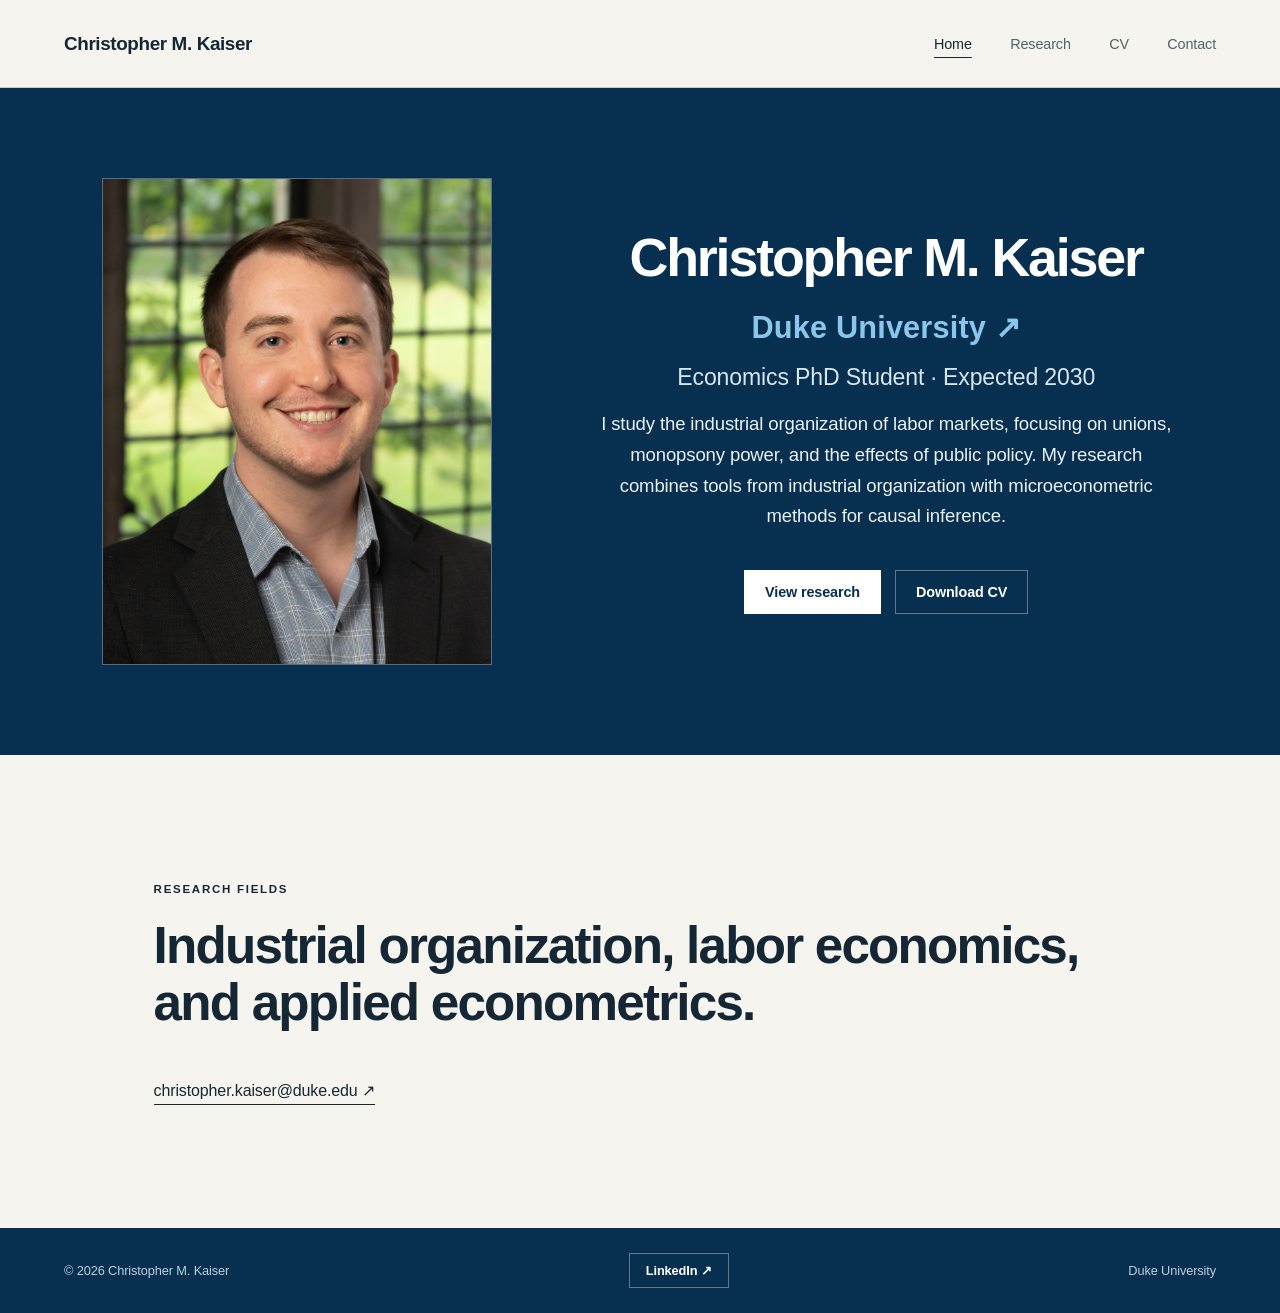
==== index.html @ 6fb40936 "Publish initial academic website" ====
<!doctype html>
<html lang="en">
<head>
  <meta charset="utf-8">
  <meta name="viewport" content="width=device-width, initial-scale=1">
  <meta name="description" content="Christopher M. Kaiser is an Economics PhD student at Duke University researching industrial organization, labor economics, and applied econometrics.">
  <title>Christopher M. Kaiser | Economics</title>
  <link rel="stylesheet" href="styles.css">
</head>
<body>
  <header class="site-header">
    <a class="nameplate" href="index.html">Christopher M. Kaiser</a>
    <nav aria-label="Main navigation">
      <a aria-current="page" href="index.html">Home</a>
      <a href="research.html">Research</a>
      <a href="cv.html">CV</a>
      <a href="contact.html">Contact</a>
    </nav>
  </header>

  <main>
    <section class="hero">
      <div class="portrait" role="img" aria-label="Headshot of Christopher M. Kaiser">
        <img src="assets/christopher-kaiser-headshot.jpg" alt="">
      </div>
      <div class="hero-copy">
        <h1>Christopher M. Kaiser</h1>
        <p class="affiliation"><a href="https://scholars.duke.edu/person/Christopher.Kaiser" target="_blank" rel="noopener">Duke University <span aria-hidden="true">↗</span></a></p>
        <p class="role">Economics PhD Student · Expected 2030</p>
        <p class="intro">I study the industrial organization of labor markets, focusing on unions, monopsony power, and the effects of public policy. My research combines tools from industrial organization with microeconometric methods for causal inference.</p>
        <div class="actions">
          <a class="button primary" href="research.html">View research</a>
          <a class="button secondary" href="files/Christopher_Kaiser_CV.pdf">Download CV</a>
        </div>
      </div>
    </section>

    <section class="focus" aria-labelledby="focus-title">
      <p class="section-label">Research fields</p>
      <h2 id="focus-title">Industrial organization, labor economics, and applied econometrics.</h2>
      <a class="text-link" href="mailto:christopher.kaiser@duke.edu">christopher.kaiser@duke.edu <span aria-hidden="true">↗</span></a>
    </section>
  </main>

  <footer><span>© 2026 Christopher M. Kaiser</span><a class="footer-button" href="https://www.linkedin.com/in/christopher-m-kaiser-43994b184/" target="_blank" rel="noopener">LinkedIn <span aria-hidden="true">↗</span></a><span>Duke University</span></footer>
</body>
</html>
---- styles.css ----
:root {
  --navy: #072f4f;
  --duke: #00539b;
  --ink: #152735;
  --paper: #f6f4ee;
  --white: #fff;
  --line: rgba(21, 39, 53, .2);
}

* { box-sizing: border-box; }
html { scroll-behavior: smooth; }
body { margin: 0; color: var(--ink); background: var(--paper); font-family: "Avenir Next", Avenir, "Helvetica Neue", Helvetica, Arial, sans-serif; font-weight: 400; letter-spacing: -.008em; }
a { color: inherit; }

.site-header {
  min-height: 88px; padding: 0 clamp(24px, 5vw, 80px); display: flex; align-items: center;
  justify-content: space-between; border-bottom: 1px solid var(--line); background: var(--paper);
}
.nameplate { font-size: 1.18rem; font-weight: 600; letter-spacing: -.02em; text-decoration: none; }
nav { display: flex; gap: clamp(18px, 3vw, 40px); }
nav a { text-decoration: none; font-size: .9rem; color: #52616b; }
nav a:hover, nav a[aria-current="page"] { color: var(--ink); }
nav a[aria-current="page"] { text-decoration: underline; text-underline-offset: 8px; }

.hero { min-height: 650px; padding: clamp(60px, 7vw, 100px) clamp(24px, 8vw, 130px); display: grid; grid-template-columns: minmax(260px, 390px) minmax(420px, 680px); justify-content: center; align-items: center; gap: clamp(55px, 8vw, 130px); background: var(--navy); }
.portrait { position: relative; overflow: hidden; width: 100%; aspect-ratio: 4 / 5; background: #102f46; border: 1px solid rgba(255,255,255,.3); }
.portrait img { width: 100%; height: 100%; object-fit: cover; object-position: center 34%; }
.hero-copy { color: var(--white); text-align: center; display: flex; flex-direction: column; align-items: center; justify-content: center; }
.eyebrow, .section-label { margin: 0 0 22px; text-transform: uppercase; letter-spacing: .15em; font-weight: 600; font-size: .72rem; }
.hero-copy .eyebrow, .page-heading .eyebrow { color: #73b7e5; }
h1, h2 { font-family: inherit; font-weight: 600; }
.hero h1 { margin: 0; font-size: clamp(2.6rem, 4.2vw, 4.1rem); line-height: 1.05; letter-spacing: -.04em; }
.affiliation { margin: 24px 0 0; color: #8bc6ed; font-size: clamp(1.7rem, 2.4vw, 2.2rem); font-weight: 600; letter-spacing: .005em; }
.affiliation a { color: inherit; text-decoration: none; }
.affiliation a:hover { text-decoration: underline; text-underline-offset: 5px; }
.role { margin: 18px 0 18px; color: #d7e6ef; font-size: clamp(1.35rem, 1.8vw, 1.65rem); }
.intro { max-width: 640px; margin: 0; color: #eaf1f5; font-size: clamp(1.12rem, 1.45vw, 1.28rem); line-height: 1.65; }
.actions { display: flex; gap: 14px; margin-top: 38px; flex-wrap: wrap; }
.button { display: inline-block; padding: 13px 20px; text-decoration: none; font-size: .9rem; font-weight: 600; border: 1px solid rgba(255,255,255,.35); }
.button.primary { background: var(--white); color: var(--navy); }
.button.secondary { color: var(--white); }
.button:hover { transform: translateY(-1px); }

.focus { padding: clamp(72px, 10vw, 140px) clamp(24px, 12vw, 190px); }
.focus h2 { max-width: 950px; margin: 0 0 50px; font-size: clamp(2rem, 4vw, 3.8rem); line-height: 1.12; letter-spacing: -.035em; }
.text-link { text-decoration: none; border-bottom: 1px solid var(--ink); padding-bottom: 5px; }

.page-shell { max-width: 1220px; margin: 0 auto; padding: clamp(70px, 10vw, 140px) clamp(24px, 6vw, 80px); }
.page-heading { max-width: 850px; margin-bottom: 110px; }
.page-heading h1 { margin: 0 0 30px; font-size: clamp(3rem, 6vw, 5.5rem); line-height: 1; letter-spacing: -.05em; }
.research-page .page-heading { margin-bottom: 75px; }
.research-page .page-heading h1 { max-width: 720px; font-size: clamp(2.25rem, 4vw, 3.5rem); line-height: 1.08; letter-spacing: -.035em; }
.page-heading > p:last-child, .page-heading > p:nth-last-child(2) { max-width: 700px; font-size: 1.15rem; line-height: 1.7; color: #52616b; }
.page-heading .eyebrow { color: var(--duke); }
.research-group { border-top: 1px solid var(--line); padding: 32px 0 80px; }
.paper { max-width: 930px; }
.paper h2 { margin: 0 0 10px; font-size: clamp(1.7rem, 2.8vw, 2.35rem); line-height: 1.18; }
.paper p { max-width: 720px; color: #52616b; line-height: 1.65; }
.paper .venue { color: var(--duke); font-size: 1.08rem; font-weight: 600; }
.paper .venue.journal { margin-bottom: 8px; font-family: Georgia, "Times New Roman", serif; font-size: clamp(1.25rem, 2vw, 1.55rem); font-style: italic; font-weight: 400; }
.paper .venue.status { margin-bottom: 8px; font-size: clamp(1.25rem, 2vw, 1.55rem); font-weight: 600; }
.paper .coauthors { margin-top: 0; color: var(--ink); font-size: 1.08rem; font-weight: 500; }
.paper .coauthors a { color: var(--duke); font-weight: 600; text-decoration: none; }
.paper .coauthors a:hover { text-decoration: underline; text-underline-offset: 4px; }
.paper .abstract { margin-top: 22px; }
.paper .abstract span { color: var(--ink); font-weight: 600; }
.paper-link { display: inline-block; margin-top: 8px; padding-bottom: 3px; color: var(--ink); font-weight: 600; text-decoration: none; border-bottom: 1px solid var(--ink); }
.compact-page { min-height: calc(100vh - 173px); }
.compact-page .page-heading { margin-bottom: 80px; }
.compact-page .button.primary { margin-top: 22px; background: var(--navy); color: white; }
.cv-summary { display: grid; grid-template-columns: 1fr 1fr; gap: 50px; border-top: 1px solid var(--line); padding-top: 34px; }
.cv-summary h2 { font-size: 1.8rem; margin-bottom: 6px; }
.contact-heading { max-width: 950px; }
.contact-email { display: inline-block; font-size: clamp(1.15rem, 2.4vw, 2rem); text-decoration: none; border-bottom: 1px solid var(--ink); margin: 12px 0 40px; padding-bottom: 7px; }
footer { min-height: 85px; padding: 0 clamp(24px, 5vw, 80px); background: var(--navy); color: #bad0df; display: flex; align-items: center; justify-content: space-between; font-size: .8rem; }
.footer-button { padding: 9px 16px; border: 1px solid rgba(255,255,255,.35); color: var(--white); font-weight: 600; text-decoration: none; }
.footer-button:hover { background: rgba(255,255,255,.1); }

@media (max-width: 760px) {
  .site-header { align-items: flex-start; gap: 22px; padding-top: 24px; padding-bottom: 24px; flex-direction: column; }
  nav { width: 100%; justify-content: space-between; gap: 10px; }
  .hero { grid-template-columns: 1fr; padding: 48px 24px 68px; gap: 46px; }
  .portrait { width: min(100%, 340px); justify-self: center; }
  .page-heading { margin-bottom: 70px; }
  .cv-summary { grid-template-columns: 1fr; }
  footer { gap: 15px; padding-top: 20px; padding-bottom: 20px; flex-direction: column; justify-content: center; align-items: flex-start; }
}

@media (prefers-reduced-motion: no-preference) {
  .hero-copy > * { animation: rise .65s ease both; }
  .hero-copy > *:nth-child(2) { animation-delay: .06s; }
  .hero-copy > *:nth-child(3) { animation-delay: .12s; }
  .hero-copy > *:nth-child(4) { animation-delay: .18s; }
  .hero-copy > *:nth-child(5) { animation-delay: .24s; }
  @keyframes rise { from { opacity: 0; transform: translateY(12px); } }
}
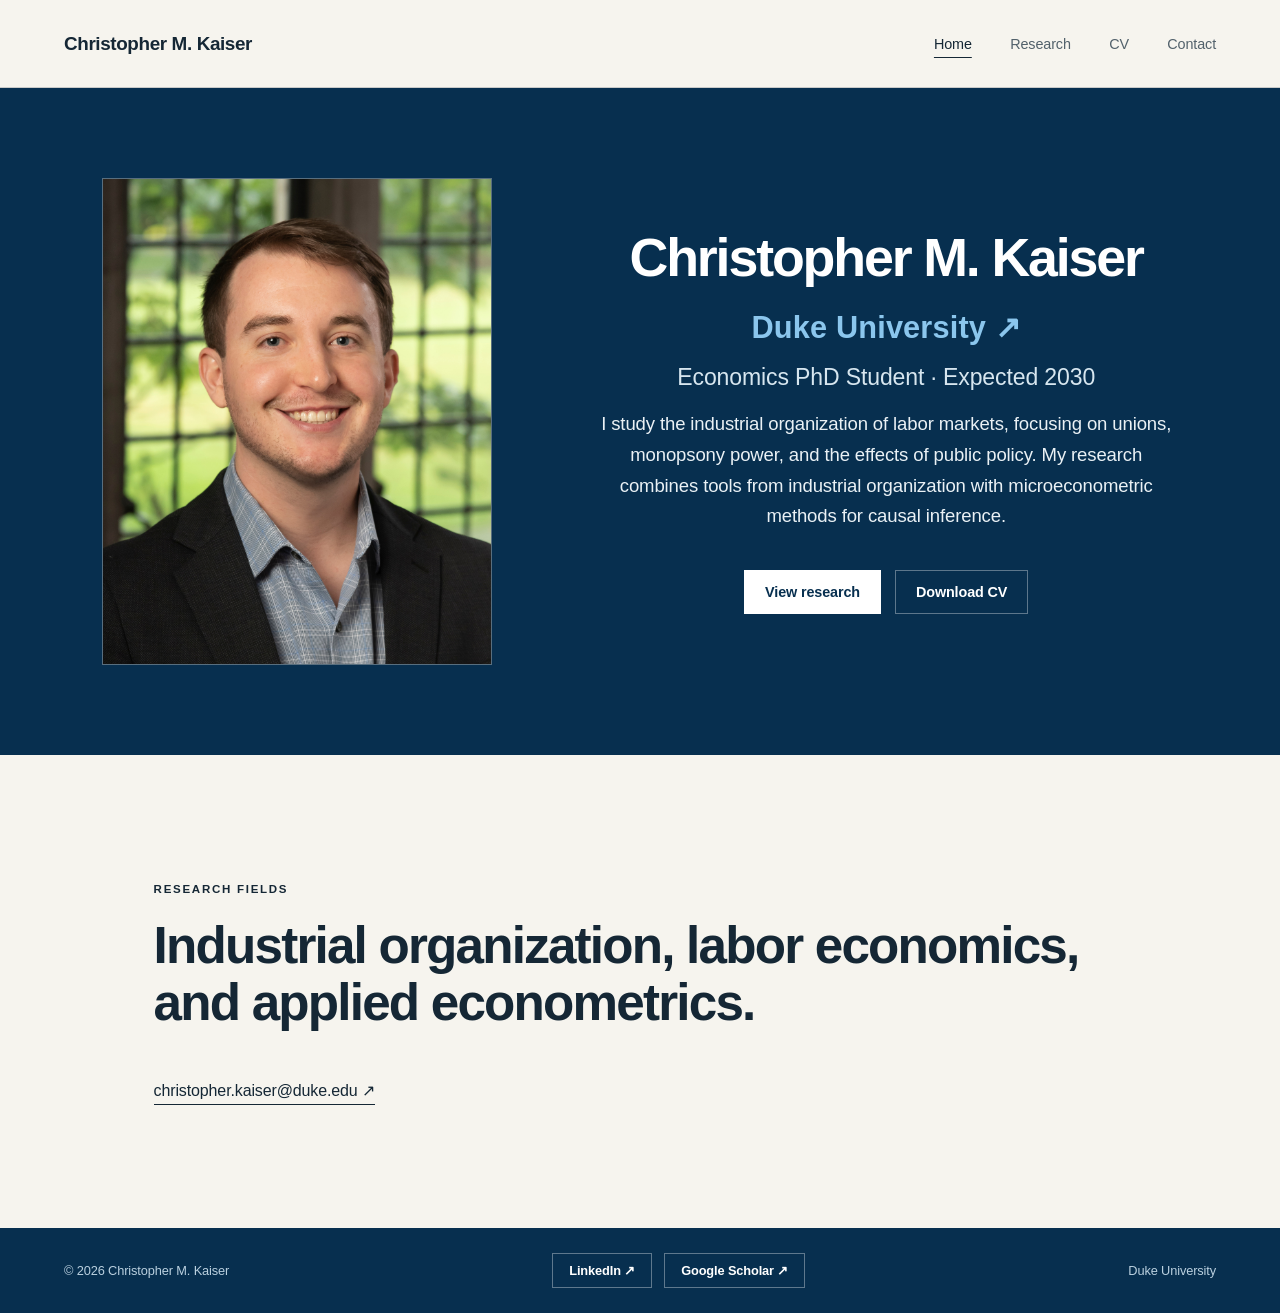
==== commit 14dced6b: "Add Google Scholar beside LinkedIn in homepage footer" ====
--- a/index.html
+++ b/index.html
@@ -2,17 +2,18 @@
 <html lang="en">
 <head>
   <meta charset="utf-8">
+  <meta name="google-site-verification" content="U_AlmBh4RzDwrfSKZzb6vrCAdriHtHile8WYuBXWYK0" />
   <meta name="viewport" content="width=device-width, initial-scale=1">
   <meta name="description" content="Christopher M. Kaiser is an Economics PhD student at Duke University researching industrial organization, labor economics, and applied econometrics.">
   <title>Christopher M. Kaiser | Economics</title>
-  <link rel="stylesheet" href="styles.css">
+  <link rel="stylesheet" href="styles.css?v=20261015-1">
 </head>
 <body>
   <header class="site-header">
     <a class="nameplate" href="index.html">Christopher M. Kaiser</a>
     <nav aria-label="Main navigation">
       <a aria-current="page" href="index.html">Home</a>
-      <a href="research.html">Research</a>
+      <a href="research.html?v=20261015-1">Research</a>
       <a href="cv.html">CV</a>
       <a href="contact.html">Contact</a>
     </nav>
@@ -29,7 +30,7 @@
         <p class="role">Economics PhD Student · Expected 2030</p>
         <p class="intro">I study the industrial organization of labor markets, focusing on unions, monopsony power, and the effects of public policy. My research combines tools from industrial organization with microeconometric methods for causal inference.</p>
         <div class="actions">
-          <a class="button primary" href="research.html">View research</a>
+          <a class="button primary" href="research.html?v=20261015-1">View research</a>
           <a class="button secondary" href="files/Christopher_Kaiser_CV.pdf">Download CV</a>
         </div>
       </div>
@@ -42,6 +43,13 @@
     </section>
   </main>
 
-  <footer><span>© 2026 Christopher M. Kaiser</span><a class="footer-button" href="https://www.linkedin.com/in/christopher-m-kaiser-43994b184/" target="_blank" rel="noopener">LinkedIn <span aria-hidden="true">↗</span></a><span>Duke University</span></footer>
+  <footer>
+    <span>© 2026 Christopher M. Kaiser</span>
+    <div class="footer-links">
+      <a class="footer-button" href="https://www.linkedin.com/in/christopher-m-kaiser-43994b184/" target="_blank" rel="noopener">LinkedIn <span aria-hidden="true">↗</span></a>
+      <a class="footer-button" href="https://scholar.google.com/citations?user=cMOoyDEAAAAJ&amp;hl=en" target="_blank" rel="noopener">Google Scholar <span aria-hidden="true">↗</span></a>
+    </div>
+    <span>Duke University</span>
+  </footer>
 </body>
 </html>
--- a/styles.css
+++ b/styles.css
@@ -54,6 +54,7 @@
 .page-heading .eyebrow { color: var(--duke); }
 .research-group { border-top: 1px solid var(--line); padding: 32px 0 80px; }
 .paper { max-width: 930px; }
+.paper + .paper { margin-top: 48px; padding-top: 40px; border-top: 1px solid var(--line); }
 .paper h2 { margin: 0 0 10px; font-size: clamp(1.7rem, 2.8vw, 2.35rem); line-height: 1.18; }
 .paper p { max-width: 720px; color: #52616b; line-height: 1.65; }
 .paper .venue { color: var(--duke); font-size: 1.08rem; font-weight: 600; }
@@ -73,6 +74,7 @@
 .contact-heading { max-width: 950px; }
 .contact-email { display: inline-block; font-size: clamp(1.15rem, 2.4vw, 2rem); text-decoration: none; border-bottom: 1px solid var(--ink); margin: 12px 0 40px; padding-bottom: 7px; }
 footer { min-height: 85px; padding: 0 clamp(24px, 5vw, 80px); background: var(--navy); color: #bad0df; display: flex; align-items: center; justify-content: space-between; font-size: .8rem; }
+.footer-links { display: flex; flex-wrap: wrap; gap: 12px; }
 .footer-button { padding: 9px 16px; border: 1px solid rgba(255,255,255,.35); color: var(--white); font-weight: 600; text-decoration: none; }
 .footer-button:hover { background: rgba(255,255,255,.1); }
 
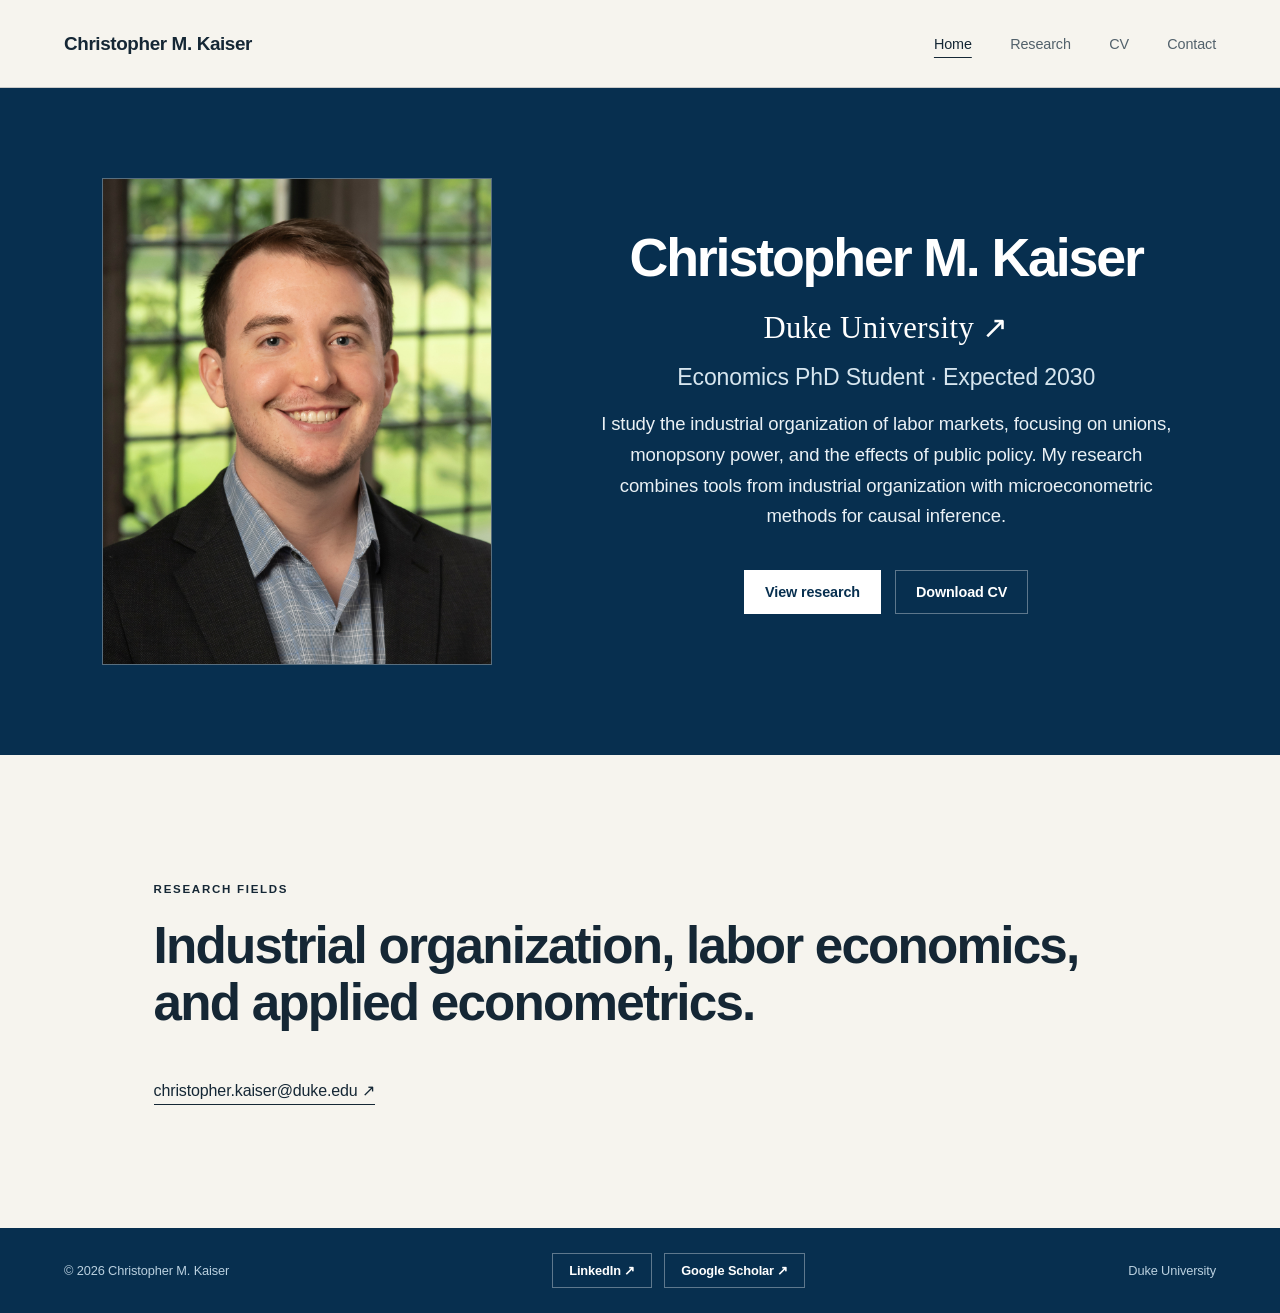
==== commit 447c1ebf: "Refresh CV download links to bypass cached PDF" ====
--- a/index.html
+++ b/index.html
@@ -31,7 +31,7 @@
         <p class="intro">I study the industrial organization of labor markets, focusing on unions, monopsony power, and the effects of public policy. My research combines tools from industrial organization with microeconometric methods for causal inference.</p>
         <div class="actions">
           <a class="button primary" href="research.html?v=20261015-1">View research</a>
-          <a class="button secondary" href="files/Christopher_Kaiser_CV.pdf">Download CV</a>
+          <a class="button secondary" href="files/Christopher_Kaiser_CV.pdf?v=20261015-2">Download CV</a>
         </div>
       </div>
     </section>
--- a/styles.css
+++ b/styles.css
@@ -30,7 +30,7 @@
 .hero-copy .eyebrow, .page-heading .eyebrow { color: #73b7e5; }
 h1, h2 { font-family: inherit; font-weight: 600; }
 .hero h1 { margin: 0; font-size: clamp(2.6rem, 4.2vw, 4.1rem); line-height: 1.05; letter-spacing: -.04em; }
-.affiliation { margin: 24px 0 0; color: #8bc6ed; font-size: clamp(1.7rem, 2.4vw, 2.2rem); font-weight: 600; letter-spacing: .005em; }
+.affiliation { margin: 24px 0 0; color: var(--white); font-family: Georgia, "Times New Roman", serif; font-size: clamp(1.7rem, 2.4vw, 2.2rem); font-weight: 400; letter-spacing: .015em; }
 .affiliation a { color: inherit; text-decoration: none; }
 .affiliation a:hover { text-decoration: underline; text-underline-offset: 5px; }
 .role { margin: 18px 0 18px; color: #d7e6ef; font-size: clamp(1.35rem, 1.8vw, 1.65rem); }
